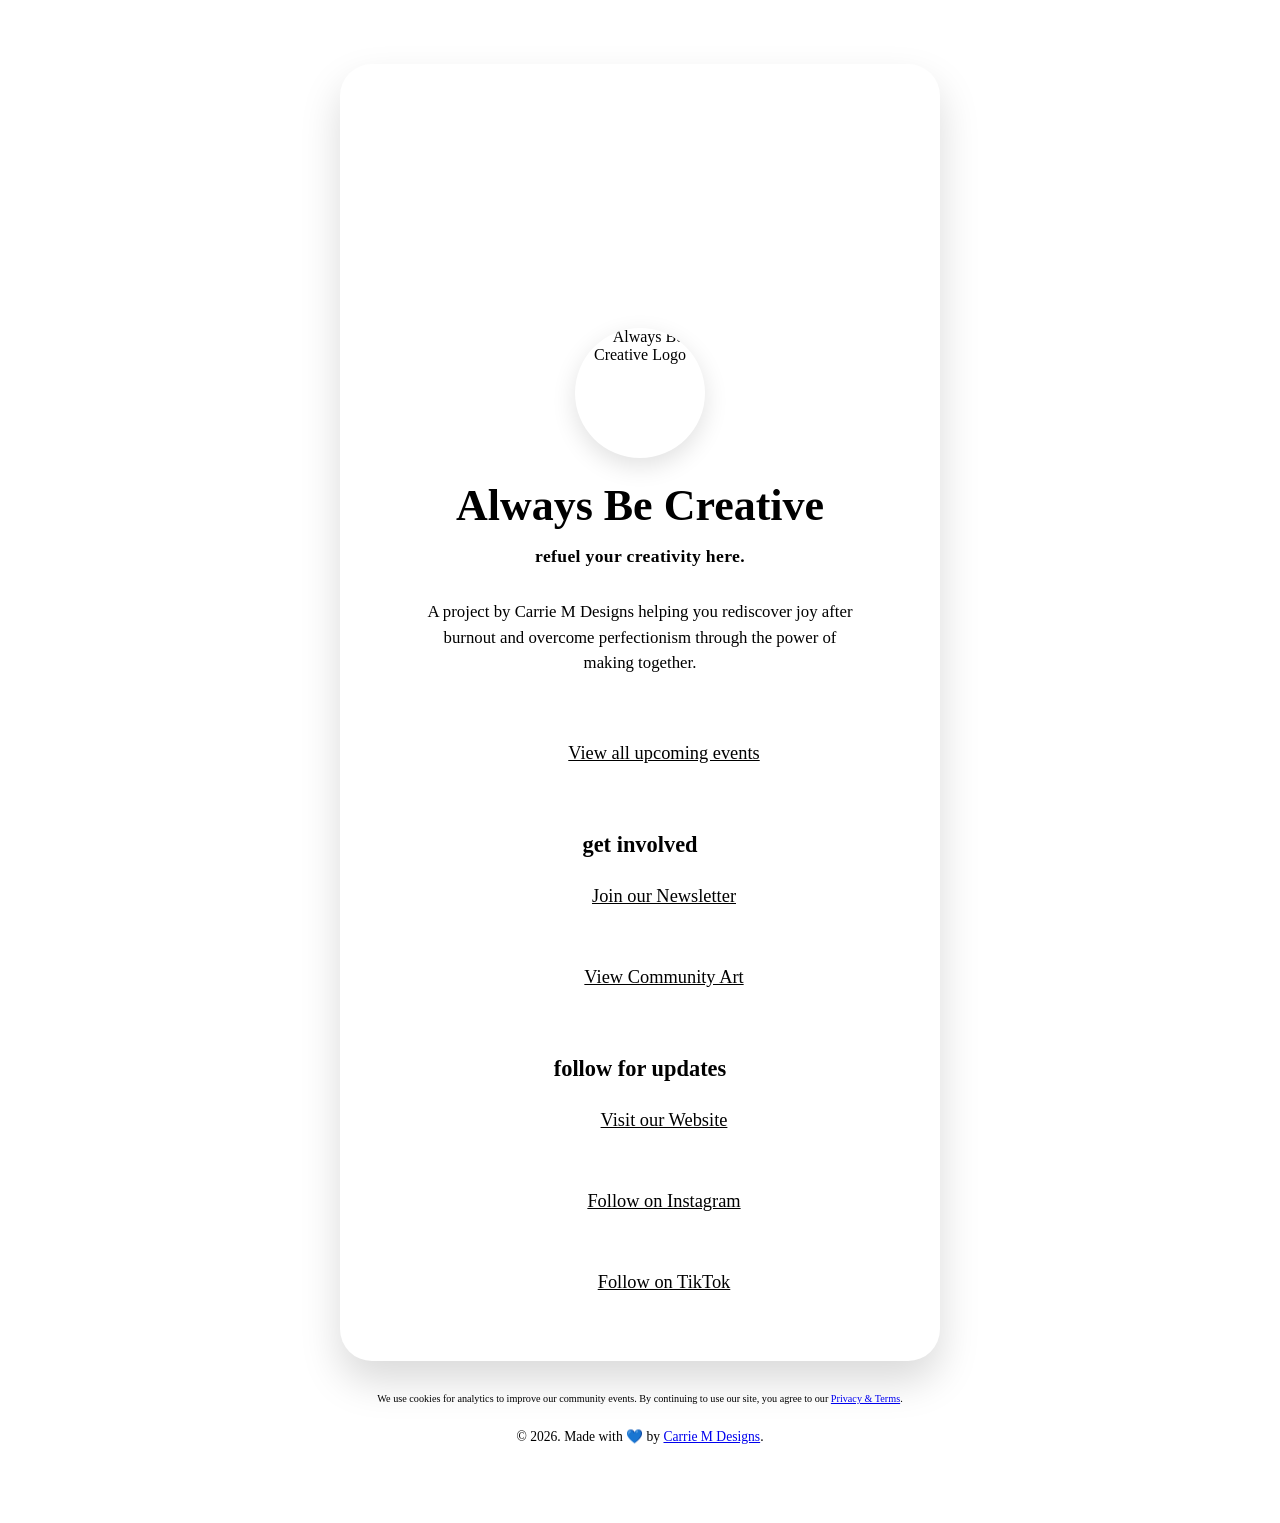
==== www/bio.html @ 63dbf4b7 "Remove past Jun 10 event link from bio page" ====
<!DOCTYPE html>
<html lang="en">
<head>
    <meta charset="UTF-8">
    <meta name="viewport" content="width=device-width, initial-scale=1.0">
    <title>Always Be Creative | Links</title>
    
    <!-- Google tag (gtag.js) -->
    <script async src="https://www.googletagmanager.com/gtag/js?id=G-F59K8P678P"></script>
    <script>
      window.dataLayer = window.dataLayer || [];
      function gtag(){dataLayer.push(arguments);}
      gtag('js', new Date());
      gtag('config', 'G-F59K8P678P');
    </script>

    <link rel="stylesheet" href="css/style.css">
    <link rel="icon" type="image/jpeg" href="img/logo-sm.jpg">
    
    <style>
        body {
            background-color: var(--lightAccent); /* Sky Blue Background */
            display: flex;
            justify-content: center;
            align-items: flex-start;
            min-height: 100vh;
            padding: 4rem 1rem;
            margin: 0;
        }

        .links-container {
            max-width: 600px;
            width: 100%;
            z-index: 1;
        }

        .floating-card {
            background-color: var(--darkAccent); /* Unified Yellow Card */
            border: 2px solid var(--black);
            border-radius: 32px;
            padding: 0;
            overflow: hidden;
            box-shadow: 0 20px 40px rgba(0,0,0,0.15);
            display: flex;
            flex-direction: column;
            align-items: center;
            text-align: center;
        }

        .card-content {
            padding: 0 2rem 3rem 2rem;
            display: flex;
            flex-direction: column;
            align-items: center;
            width: 100%;
        }

        /* Community Art Header */
        .art-header {
            width: 100%;
            height: 200px;
            position: relative;
            border-bottom: 2px solid var(--black);
        }

        .community-art-container {
            width: 100%;
            height: 100%;
            border: none;
        }

        .panning-scroll-slow {
            width: 100%;
            height: 100%;
            object-fit: cover;
            object-position: top;
            animation: pan-scroll 25s linear infinite alternate;
        }

        /* Profile Section */
        .profile-area {
            display: flex;
            flex-direction: column;
            align-items: center;
            gap: 1.5rem;
            margin-top: 4rem; /* Spacing from header to icon */
            margin-bottom: 3rem;
        }

        .profile-img-container {
            width: 130px;
            height: 130px;
            border-radius: 50%;
            overflow: hidden;
            border: 3px solid var(--black);
            background: var(--white);
            box-shadow: 0 8px 24px rgba(0,0,0,0.12);
        }

        .profile-img-container img {
            width: 100%;
            height: 100%;
            object-fit: cover;
        }

        .profile-name {
            font-family: var(--font-heading);
            font-size: 2.75rem;
            color: var(--black);
            margin: 0;
            line-height: 1.1;
        }

        .tagline {
            font-family: var(--font-ui);
            font-weight: 700;
            color: var(--accent);
            margin-top: -0.5rem;
            margin-bottom: 0.5rem;
            font-size: 1.1rem;
            letter-spacing: 0.02em;
            text-transform: lowercase;
        }

        .profile-bio {
            font-size: 1.05rem;
            line-height: 1.5;
            color: var(--black);
            max-width: 440px;
            margin: 0;
        }

        /* Internal Section Grouping */
        .link-group {
            width: 100%;
            display: flex;
            flex-direction: column;
            align-items: center;
            margin-top: 3rem;
        }

        .section-header {
            font-family: var(--font-heading);
            font-size: 1.4rem; /* Smaller as requested */
            color: var(--black);
            margin: 0 0 0.5rem 0;
            text-transform: lowercase;
        }

        .section-one-liner {
            font-size: 0.95rem;
            color: var(--black);
            opacity: 0.8;
            margin-bottom: 1.5rem;
            font-style: italic;
        }

        .links-list {
            width: 100%;
            display: flex;
            flex-direction: column;
            gap: 1.25rem;
        }

        .links-list .btn {
            width: 100%;
            padding: 1.25rem 1.5rem;
            font-size: 1.15rem;
            display: flex;
            justify-content: center;
            align-items: center;
            background-color: var(--white);
            color: var(--black);
            border-radius: 16px;
            border: 2px solid var(--black);
            transition: all 0.3s cubic-bezier(0.175, 0.885, 0.32, 1.275);
        }

        .links-list .btn:hover {
            background-color: var(--accent); /* Pink hover */
            color: var(--white);
            border-color: var(--accent);
            transform: translateY(-4px);
        }

        .links-list .btn-primary {
            background-color: var(--black); /* Purple primary */
            color: var(--white);
            border-color: var(--black);
        }

        .links-list .btn-primary:hover {
            background-color: var(--accent);
            border-color: var(--accent);
        }

        /* Footer elements */
        .footer-wavy {
            margin-top: 4rem;
            width: 100%;
            max-width: 240px;
        }

        footer {
            font-size: 0.9rem;
            opacity: 0.8;
            color: var(--black);
            margin-top: 1rem;
        }

        /* Mobile adjustments */
        @media (max-width: 767px) {
            body {
                padding: 1.5rem 0.75rem;
            }
            .profile-name {
                font-size: 2.25rem;
            }
            .art-header {
                height: 160px;
            }
            .profile-area {
                margin-top: 3.5rem;
                margin-bottom: 2.5rem;
            }
            .card-content {
                padding: 0 1.25rem 2.5rem 1.25rem;
            }
            .section-header {
                font-size: 1.25rem;
            }
            .link-group {
                margin-top: 2.5rem;
            }
        }
    </style>
</head>
<body>

    <div class="links-container">
        <div class="floating-card">
            <!-- Community Art Header -->
            <div class="art-header">
                <div class="community-art-container">
                    <img src="img/community_art.png" 
                         srcset="img/community_art_xs.png 391w, img/community_art_sm.png 782w, img/community_art.png 1564w"
                         sizes="(max-width: 767px) 100vw, 600px"
                         alt="Community Art" class="panning-scroll-slow">
                </div>
            </div>

            <div class="card-content">
                <!-- Profile Area -->
                <div class="profile-area">
                    <div class="profile-img-container">
                        <img src="img/logo-sm.jpg" alt="Always Be Creative Logo">
                    </div>
                    <h1 class="profile-name">Always Be Creative</h1>
                    <p class="tagline">Refuel your creativity here.</p>
                    <p class="profile-bio">
                        A project by Carrie M Designs helping you rediscover joy after burnout and overcome perfectionism through the power of making together.
                    </p>
                </div>

                <!-- Priority Section -->
                <div class="links-list">
                    <a href="https://www.showpass.com/w/tickets/events/list/18265/" target="_blank" class="btn btn-primary">
                        View all upcoming events
                    </a>
                </div>

                <!-- GET INVOLVED Internal Group -->
                <div class="link-group">
                    <h3 class="section-header">get involved</h3>
                    <div class="links-list">
                        <a href="https://www.alwaysbecreative.ca/#newsletter?utm_source=bio&utm_medium=links&utm_campaign=profile" target="_blank" class="btn btn-outline">
                            Join our Newsletter
                        </a>
                        <a href="https://padlet.com/carrieonmaking/always-be-creative-club-collages-9wja181bew919gja?utm_source=bio&utm_medium=links&utm_campaign=profile" target="_blank" class="btn btn-outline">
                            View Community Art
                        </a>
                    </div>
                </div>

                <!-- FOLLOW FOR UPDATES Internal Group -->
                <div class="link-group">
                    <h3 class="section-header">follow for updates</h3>
                    <div class="links-list">
                        <a href="https://www.alwaysbecreative.ca/?utm_source=bio&utm_medium=links&utm_campaign=profile" target="_blank" class="btn btn-outline">
                            Visit our Website
                        </a>
                        <a href="https://www.instagram.com/alwaysbecreative.club/?utm_source=bio&utm_medium=links&utm_campaign=profile" target="_blank" class="btn btn-outline">
                            Follow on Instagram
                        </a>
                        <a href="https://www.tiktok.com/@alwaysbecreative.club/?utm_source=bio&utm_medium=links&utm_campaign=profile" target="_blank" class="btn btn-outline">
                            Follow on TikTok
                        </a>
                    </div>
                </div>

            </div>
        </div>

        <div class="footer-area" style="margin-top: 2rem; width: 100%;">
            <div class="footer-wavy" style="margin: 0 auto;">
                <div class="wavy-divider"></div>
            </div>

            <div class="footer-info small-text" style="text-align: center; font-size: 0.85rem; margin-top: 2rem;">
                <p class="cookie-notice" style="font-size: 0.75em; margin-top: 1.5rem;">We use cookies for analytics to improve our community events. By continuing to use our site, you agree to our <a href="privacy-terms.html" style="text-decoration: underline;">Privacy & Terms</a>.</p>
                <p style="margin-top: 1.5rem;">© 2026. Made with 💙 by <a href="https://carriemdesigns.com/?utm_source=bio&utm_medium=links&utm_campaign=profile" target="_blank" style="text-decoration: underline;">Carrie M Designs</a>.</p>
            </div>
        </div>
    </div>

</body>
</html>
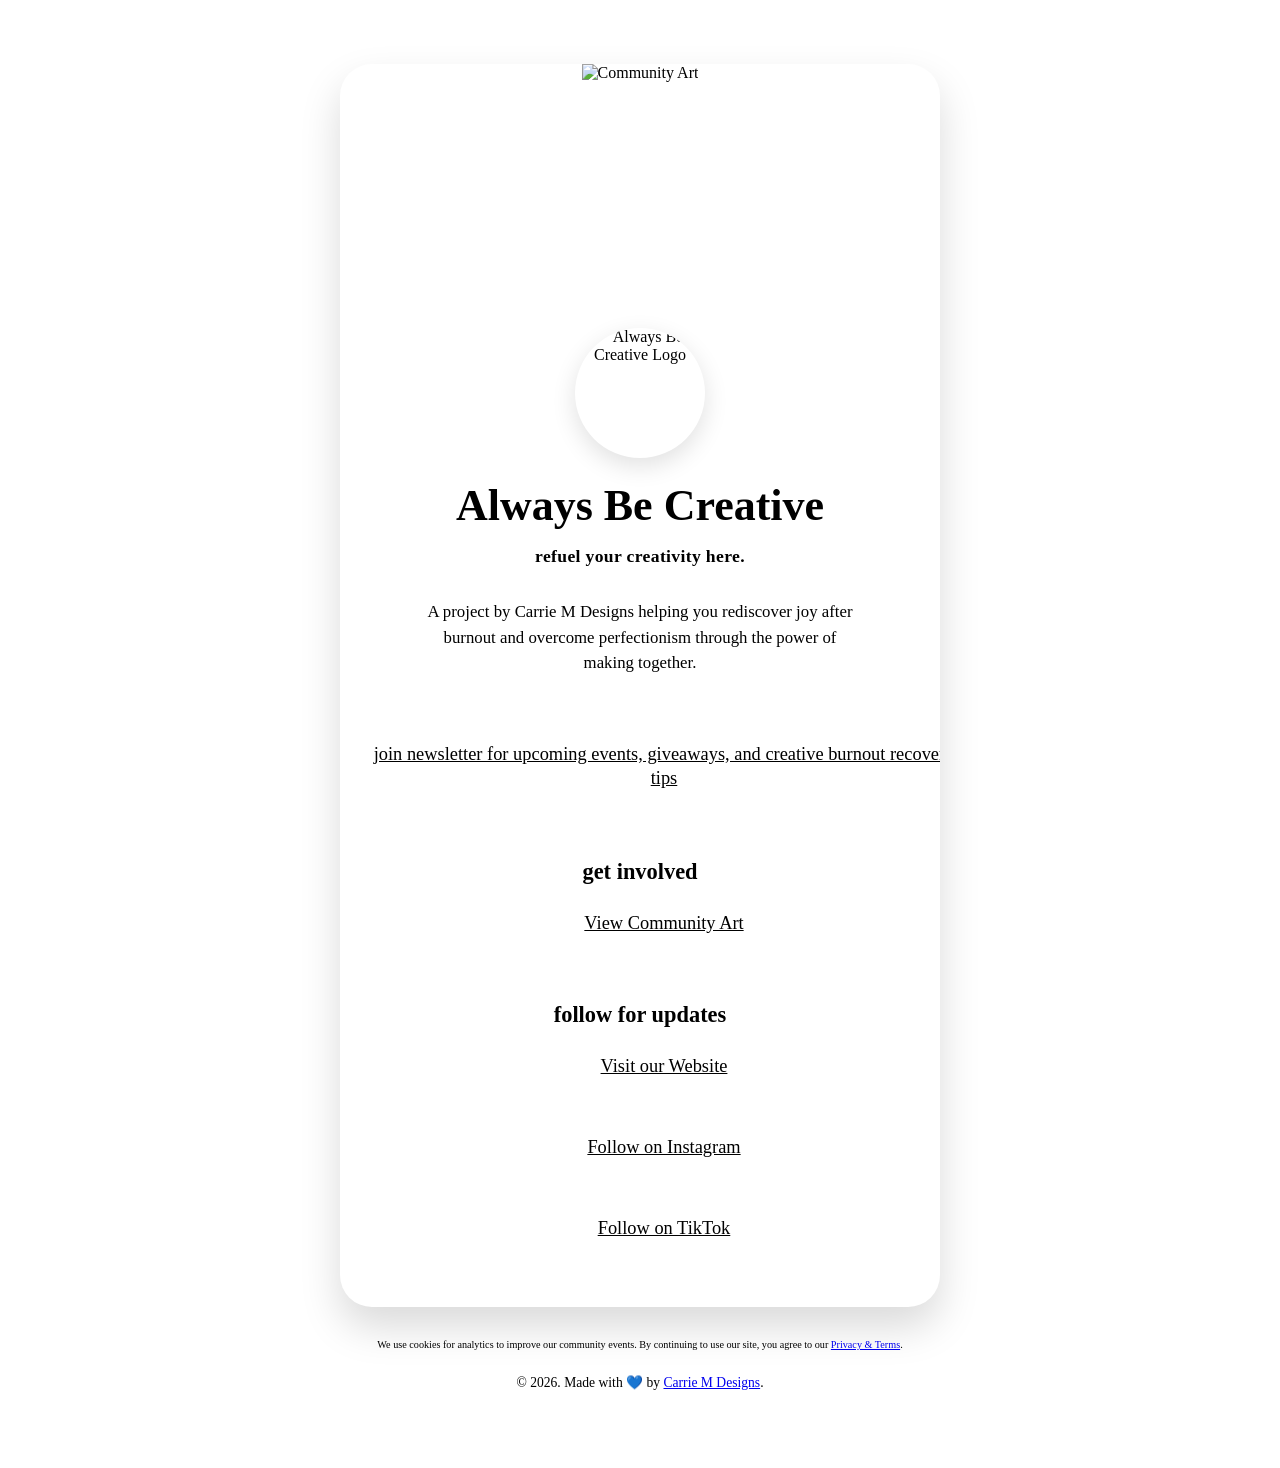
==== commit f3c4c03b: "Update bio page CTA button text to newsletter prompt and remove duplicate button" ====
--- a/www/bio.html
+++ b/www/bio.html
@@ -264,8 +264,8 @@
 
                 <!-- Priority Section -->
                 <div class="links-list">
-                    <a href="https://www.showpass.com/w/tickets/events/list/18265/" target="_blank" class="btn btn-primary">
-                        View all upcoming events
+                    <a href="https://www.alwaysbecreative.ca/#newsletter?utm_source=bio&utm_medium=links&utm_campaign=profile" target="_blank" class="btn btn-primary" style="text-align: center; line-height: 1.3;">
+                        join newsletter for upcoming events, giveaways, and creative burnout recovery tips
                     </a>
                 </div>
 
@@ -273,9 +273,6 @@
                 <div class="link-group">
                     <h3 class="section-header">get involved</h3>
                     <div class="links-list">
-                        <a href="https://www.alwaysbecreative.ca/#newsletter?utm_source=bio&utm_medium=links&utm_campaign=profile" target="_blank" class="btn btn-outline">
-                            Join our Newsletter
-                        </a>
                         <a href="https://padlet.com/carrieonmaking/always-be-creative-club-collages-9wja181bew919gja?utm_source=bio&utm_medium=links&utm_campaign=profile" target="_blank" class="btn btn-outline">
                             View Community Art
                         </a>
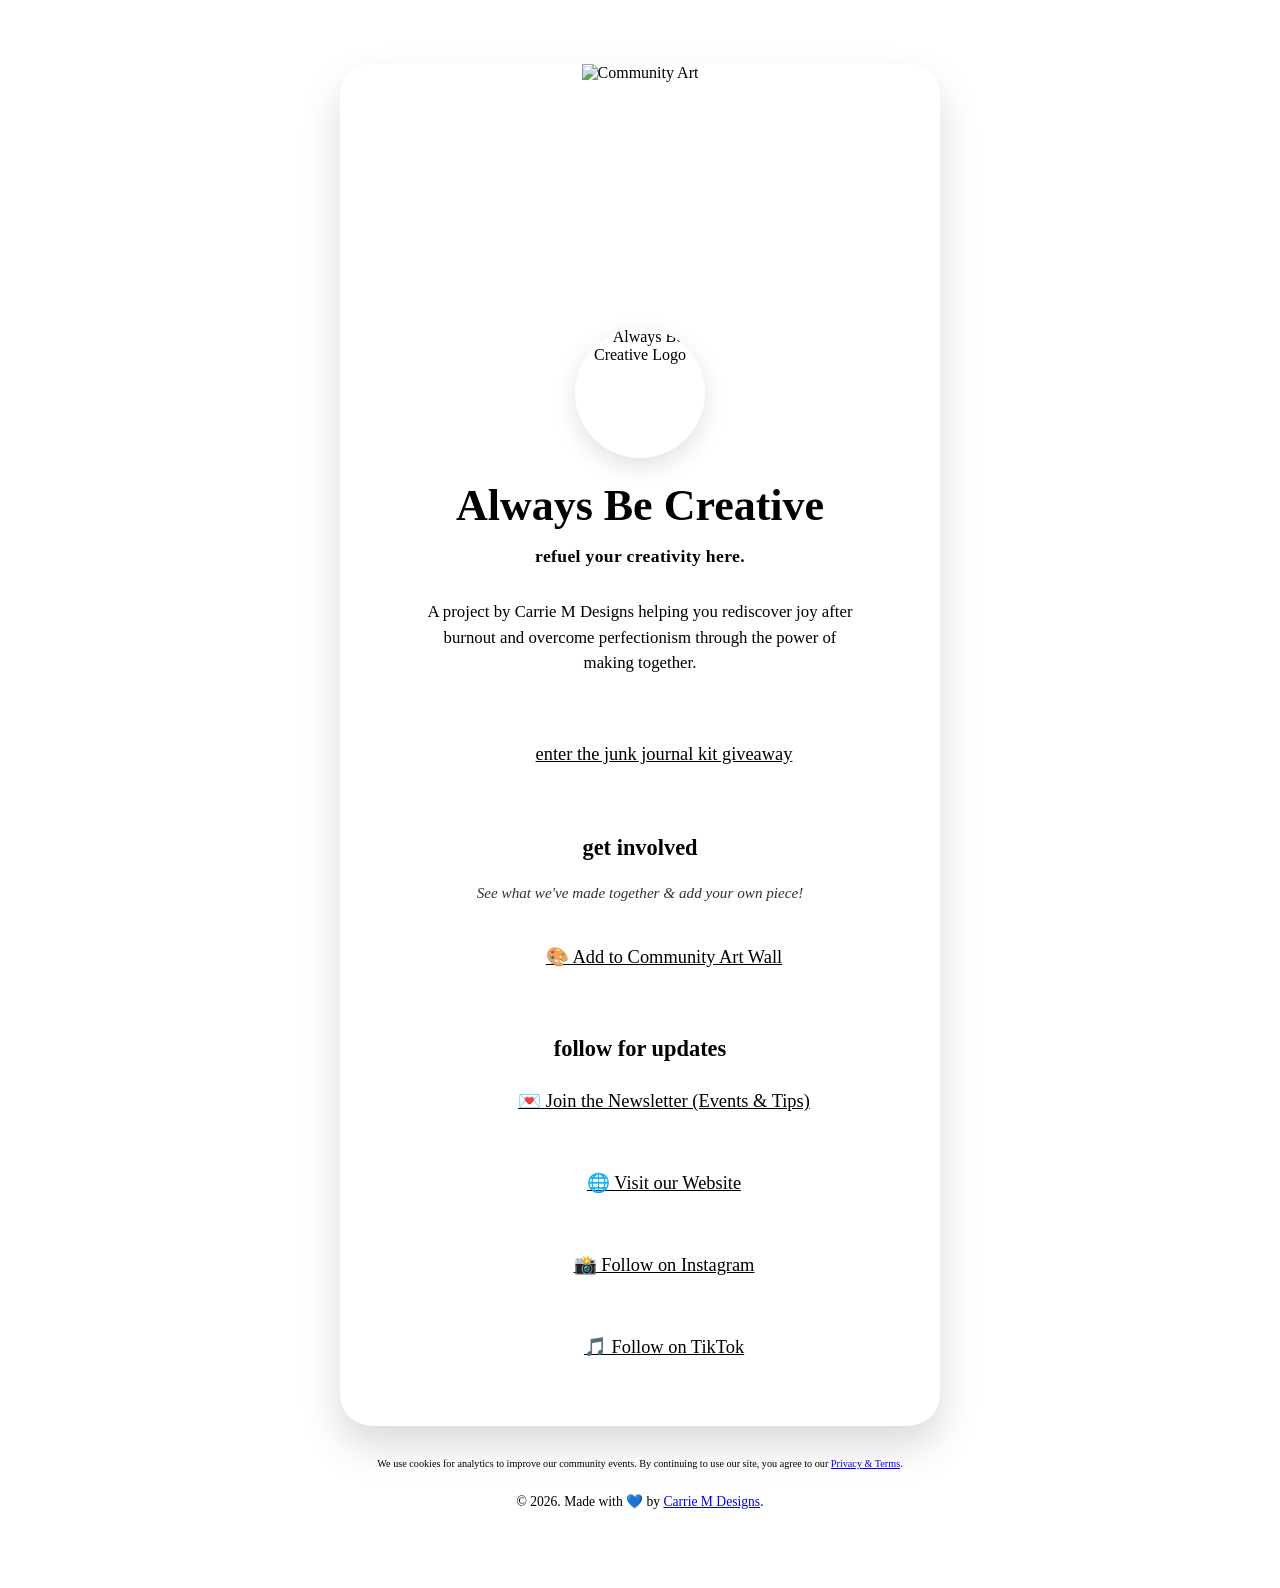
==== commit c415e6fe: "Update bio page giveaway CTA and contest rules in terms" ====
--- a/www/bio.html
+++ b/www/bio.html
@@ -264,17 +264,18 @@
 
                 <!-- Priority Section -->
                 <div class="links-list">
-                    <a href="https://www.alwaysbecreative.ca/#newsletter?utm_source=bio&utm_medium=links&utm_campaign=profile" target="_blank" class="btn btn-primary" style="text-align: center; line-height: 1.3;">
-                        join newsletter for upcoming events, giveaways, and creative burnout recovery tips
+                    <a href="https://tally.so/r/J9QLvK?aff=alwaysbecreativeclubnewsletter" target="_blank" class="btn btn-primary" style="text-align: center; line-height: 1.3;">
+                        enter the junk journal kit giveaway
                     </a>
                 </div>
 
                 <!-- GET INVOLVED Internal Group -->
                 <div class="link-group">
                     <h3 class="section-header">get involved</h3>
+                    <p class="section-one-liner">See what we've made together & add your own piece!</p>
                     <div class="links-list">
                         <a href="https://padlet.com/carrieonmaking/always-be-creative-club-collages-9wja181bew919gja?utm_source=bio&utm_medium=links&utm_campaign=profile" target="_blank" class="btn btn-outline">
-                            View Community Art
+                            🎨 Add to Community Art Wall
                         </a>
                     </div>
                 </div>
@@ -283,14 +284,17 @@
                 <div class="link-group">
                     <h3 class="section-header">follow for updates</h3>
                     <div class="links-list">
+                        <a href="https://www.alwaysbecreative.ca/#newsletter?utm_source=bio&utm_medium=links&utm_campaign=profile" target="_blank" class="btn btn-outline">
+                            💌 Join the Newsletter (Events & Tips)
+                        </a>
                         <a href="https://www.alwaysbecreative.ca/?utm_source=bio&utm_medium=links&utm_campaign=profile" target="_blank" class="btn btn-outline">
-                            Visit our Website
+                            🌐 Visit our Website
                         </a>
                         <a href="https://www.instagram.com/alwaysbecreative.club/?utm_source=bio&utm_medium=links&utm_campaign=profile" target="_blank" class="btn btn-outline">
-                            Follow on Instagram
+                            📸 Follow on Instagram
                         </a>
                         <a href="https://www.tiktok.com/@alwaysbecreative.club/?utm_source=bio&utm_medium=links&utm_campaign=profile" target="_blank" class="btn btn-outline">
-                            Follow on TikTok
+                            🎵 Follow on TikTok
                         </a>
                     </div>
                 </div>
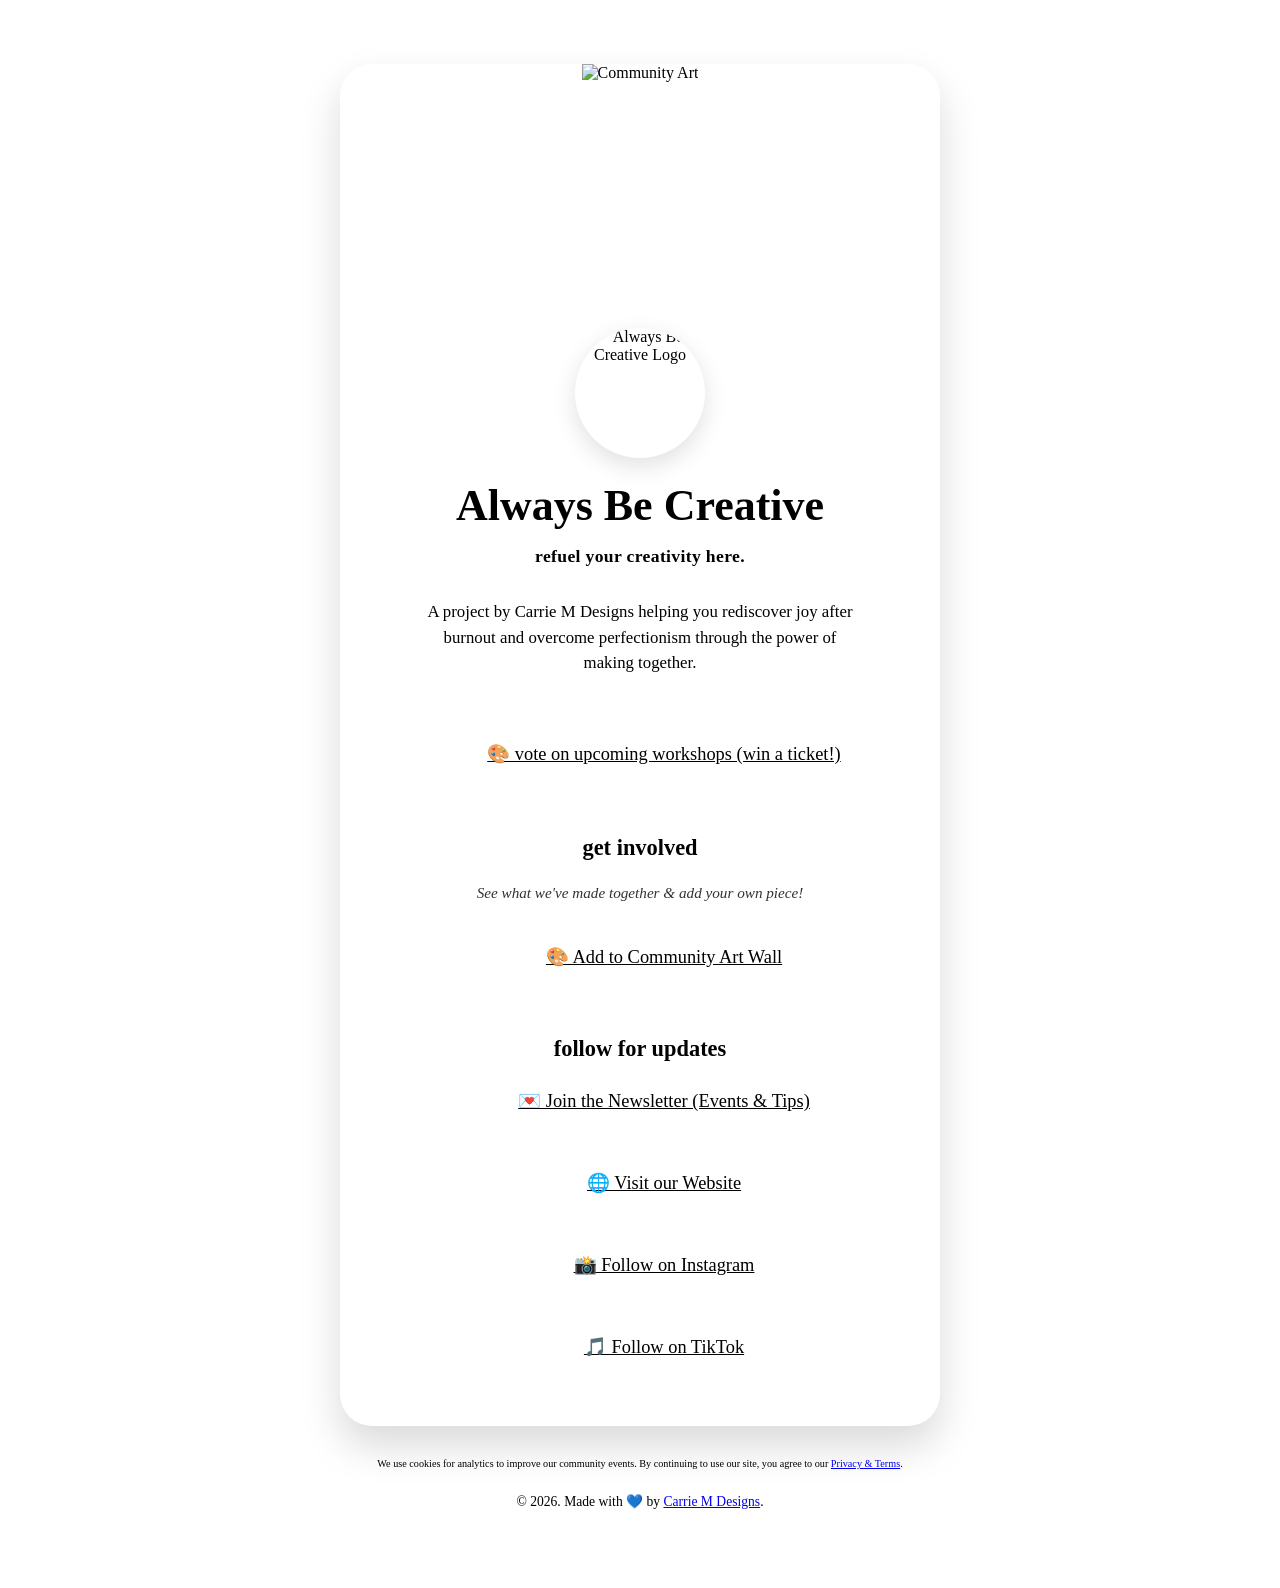
==== commit 1514f5cf: "Update bio page primary link to new community workshop survey" ====
--- a/www/bio.html
+++ b/www/bio.html
@@ -264,8 +264,8 @@
 
                 <!-- Priority Section -->
                 <div class="links-list">
-                    <a href="https://tally.so/r/J9QLvK?aff=alwaysbecreativeclubnewsletter" target="_blank" class="btn btn-primary" style="text-align: center; line-height: 1.3;">
-                        enter the junk journal kit giveaway
+                    <a href="https://tally.so/r/kdMlYo?aff=alwaysbecreativeclubbio" target="_blank" class="btn btn-primary" style="text-align: center; line-height: 1.3;">
+                        🎨 vote on upcoming workshops (win a ticket!)
                     </a>
                 </div>
 
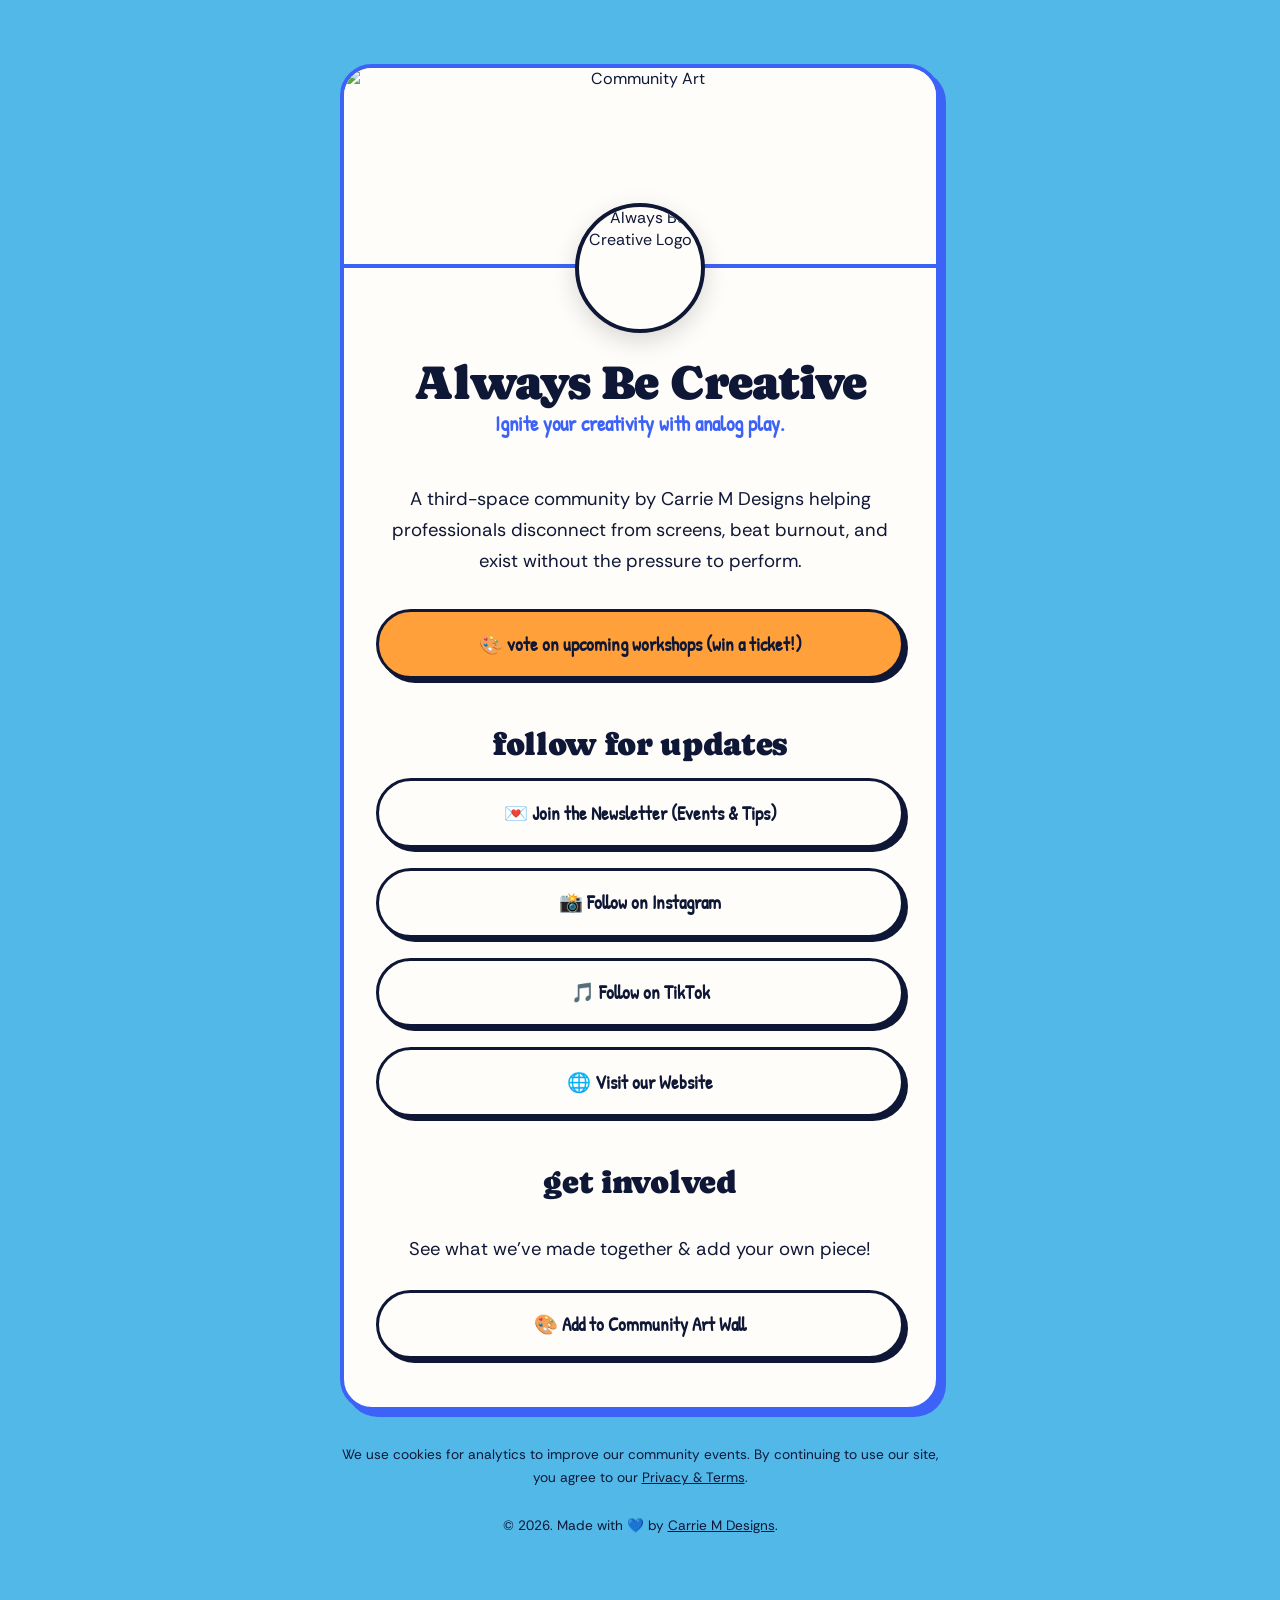
==== commit 012f6589: "Update website design, styles, and assets" ====
--- a/www/bio.html
+++ b/www/bio.html
@@ -4,7 +4,6 @@
     <meta charset="UTF-8">
     <meta name="viewport" content="width=device-width, initial-scale=1.0">
     <title>Always Be Creative | Links</title>
-    
     <!-- Google tag (gtag.js) -->
     <script async src="https://www.googletagmanager.com/gtag/js?id=G-F59K8P678P"></script>
     <script>
@@ -13,232 +12,14 @@
       gtag('js', new Date());
       gtag('config', 'G-F59K8P678P');
     </script>
-
     <link rel="stylesheet" href="css/style.css">
     <link rel="icon" type="image/jpeg" href="img/logo-sm.jpg">
-    
-    <style>
-        body {
-            background-color: var(--lightAccent); /* Sky Blue Background */
-            display: flex;
-            justify-content: center;
-            align-items: flex-start;
-            min-height: 100vh;
-            padding: 4rem 1rem;
-            margin: 0;
-        }
-
-        .links-container {
-            max-width: 600px;
-            width: 100%;
-            z-index: 1;
-        }
-
-        .floating-card {
-            background-color: var(--darkAccent); /* Unified Yellow Card */
-            border: 2px solid var(--black);
-            border-radius: 32px;
-            padding: 0;
-            overflow: hidden;
-            box-shadow: 0 20px 40px rgba(0,0,0,0.15);
-            display: flex;
-            flex-direction: column;
-            align-items: center;
-            text-align: center;
-        }
-
-        .card-content {
-            padding: 0 2rem 3rem 2rem;
-            display: flex;
-            flex-direction: column;
-            align-items: center;
-            width: 100%;
-        }
-
-        /* Community Art Header */
-        .art-header {
-            width: 100%;
-            height: 200px;
-            position: relative;
-            border-bottom: 2px solid var(--black);
-        }
-
-        .community-art-container {
-            width: 100%;
-            height: 100%;
-            border: none;
-        }
-
-        .panning-scroll-slow {
-            width: 100%;
-            height: 100%;
-            object-fit: cover;
-            object-position: top;
-            animation: pan-scroll 25s linear infinite alternate;
-        }
-
-        /* Profile Section */
-        .profile-area {
-            display: flex;
-            flex-direction: column;
-            align-items: center;
-            gap: 1.5rem;
-            margin-top: 4rem; /* Spacing from header to icon */
-            margin-bottom: 3rem;
-        }
-
-        .profile-img-container {
-            width: 130px;
-            height: 130px;
-            border-radius: 50%;
-            overflow: hidden;
-            border: 3px solid var(--black);
-            background: var(--white);
-            box-shadow: 0 8px 24px rgba(0,0,0,0.12);
-        }
-
-        .profile-img-container img {
-            width: 100%;
-            height: 100%;
-            object-fit: cover;
-        }
-
-        .profile-name {
-            font-family: var(--font-heading);
-            font-size: 2.75rem;
-            color: var(--black);
-            margin: 0;
-            line-height: 1.1;
-        }
-
-        .tagline {
-            font-family: var(--font-ui);
-            font-weight: 700;
-            color: var(--accent);
-            margin-top: -0.5rem;
-            margin-bottom: 0.5rem;
-            font-size: 1.1rem;
-            letter-spacing: 0.02em;
-            text-transform: lowercase;
-        }
-
-        .profile-bio {
-            font-size: 1.05rem;
-            line-height: 1.5;
-            color: var(--black);
-            max-width: 440px;
-            margin: 0;
-        }
-
-        /* Internal Section Grouping */
-        .link-group {
-            width: 100%;
-            display: flex;
-            flex-direction: column;
-            align-items: center;
-            margin-top: 3rem;
-        }
-
-        .section-header {
-            font-family: var(--font-heading);
-            font-size: 1.4rem; /* Smaller as requested */
-            color: var(--black);
-            margin: 0 0 0.5rem 0;
-            text-transform: lowercase;
-        }
-
-        .section-one-liner {
-            font-size: 0.95rem;
-            color: var(--black);
-            opacity: 0.8;
-            margin-bottom: 1.5rem;
-            font-style: italic;
-        }
-
-        .links-list {
-            width: 100%;
-            display: flex;
-            flex-direction: column;
-            gap: 1.25rem;
-        }
-
-        .links-list .btn {
-            width: 100%;
-            padding: 1.25rem 1.5rem;
-            font-size: 1.15rem;
-            display: flex;
-            justify-content: center;
-            align-items: center;
-            background-color: var(--white);
-            color: var(--black);
-            border-radius: 16px;
-            border: 2px solid var(--black);
-            transition: all 0.3s cubic-bezier(0.175, 0.885, 0.32, 1.275);
-        }
-
-        .links-list .btn:hover {
-            background-color: var(--accent); /* Pink hover */
-            color: var(--white);
-            border-color: var(--accent);
-            transform: translateY(-4px);
-        }
-
-        .links-list .btn-primary {
-            background-color: var(--black); /* Purple primary */
-            color: var(--white);
-            border-color: var(--black);
-        }
-
-        .links-list .btn-primary:hover {
-            background-color: var(--accent);
-            border-color: var(--accent);
-        }
-
-        /* Footer elements */
-        .footer-wavy {
-            margin-top: 4rem;
-            width: 100%;
-            max-width: 240px;
-        }
-
-        footer {
-            font-size: 0.9rem;
-            opacity: 0.8;
-            color: var(--black);
-            margin-top: 1rem;
-        }
-
-        /* Mobile adjustments */
-        @media (max-width: 767px) {
-            body {
-                padding: 1.5rem 0.75rem;
-            }
-            .profile-name {
-                font-size: 2.25rem;
-            }
-            .art-header {
-                height: 160px;
-            }
-            .profile-area {
-                margin-top: 3.5rem;
-                margin-bottom: 2.5rem;
-            }
-            .card-content {
-                padding: 0 1.25rem 2.5rem 1.25rem;
-            }
-            .section-header {
-                font-size: 1.25rem;
-            }
-            .link-group {
-                margin-top: 2.5rem;
-            }
-        }
-    </style>
 </head>
-<body>
+<body class="bio-page">
 
     <div class="links-container">
         <div class="floating-card">
+            
             <!-- Community Art Header -->
             <div class="art-header">
                 <div class="community-art-container">
@@ -256,45 +37,44 @@
                         <img src="img/logo-sm.jpg" alt="Always Be Creative Logo">
                     </div>
                     <h1 class="profile-name">Always Be Creative</h1>
-                    <p class="tagline">Refuel your creativity here.</p>
-                    <p class="profile-bio">
-                        A project by Carrie M Designs helping you rediscover joy after burnout and overcome perfectionism through the power of making together.
+                    <p class="tagline">Ignite your creativity with analog play.</p>
+                    <p class="profile-bio" style="margin-bottom: 2rem;">
+                        A third-space community by Carrie M Designs helping professionals disconnect from screens, beat burnout, and exist without the pressure to perform.
                     </p>
+                    <div class="links-list">
+                        <a href="https://tally.so/r/kdMlYo?aff=alwaysbecreativeclubbio" target="_blank" class="btn">
+                            🎨 vote on upcoming workshops (win a ticket!)
+                        </a>
+                    </div>
                 </div>
 
-                <!-- Priority Section -->
-                <div class="links-list">
-                    <a href="https://tally.so/r/kdMlYo?aff=alwaysbecreativeclubbio" target="_blank" class="btn btn-primary" style="text-align: center; line-height: 1.3;">
-                        🎨 vote on upcoming workshops (win a ticket!)
-                    </a>
+
+                <!-- FOLLOW FOR UPDATES -->
+                <div class="link-group">
+                    <h3 class="section-header">follow for updates</h3>
+                    <div class="links-list">
+                        <a href="https://www.alwaysbecreative.ca/#newsletter" target="_blank" class="btn btn-outline">
+                            💌 Join the Newsletter (Events & Tips)
+                        </a>
+                        <a href="https://www.instagram.com/alwaysbecreative.club/?utm_source=bio&utm_medium=links&utm_campaign=profile" target="_blank" class="btn btn-outline">
+                            📸 Follow on Instagram
+                        </a>
+                        <a href="https://www.tiktok.com/@alwaysbecreative.club/?utm_source=bio&utm_medium=links&utm_campaign=profile" target="_blank" class="btn btn-outline">
+                            🎵 Follow on TikTok
+                        </a>
+                        <a href="https://www.alwaysbecreative.ca" target="_blank" class="btn btn-outline">
+                            🌐 Visit our Website
+                        </a>
+                    </div>
                 </div>
 
-                <!-- GET INVOLVED Internal Group -->
+                 <!-- GET INVOLVED -->
                 <div class="link-group">
                     <h3 class="section-header">get involved</h3>
                     <p class="section-one-liner">See what we've made together & add your own piece!</p>
                     <div class="links-list">
                         <a href="https://padlet.com/carrieonmaking/always-be-creative-club-collages-9wja181bew919gja?utm_source=bio&utm_medium=links&utm_campaign=profile" target="_blank" class="btn btn-outline">
                             🎨 Add to Community Art Wall
-                        </a>
-                    </div>
-                </div>
-
-                <!-- FOLLOW FOR UPDATES Internal Group -->
-                <div class="link-group">
-                    <h3 class="section-header">follow for updates</h3>
-                    <div class="links-list">
-                        <a href="https://www.alwaysbecreative.ca/#newsletter?utm_source=bio&utm_medium=links&utm_campaign=profile" target="_blank" class="btn btn-outline">
-                            💌 Join the Newsletter (Events & Tips)
-                        </a>
-                        <a href="https://www.alwaysbecreative.ca/?utm_source=bio&utm_medium=links&utm_campaign=profile" target="_blank" class="btn btn-outline">
-                            🌐 Visit our Website
-                        </a>
-                        <a href="https://www.instagram.com/alwaysbecreative.club/?utm_source=bio&utm_medium=links&utm_campaign=profile" target="_blank" class="btn btn-outline">
-                            📸 Follow on Instagram
-                        </a>
-                        <a href="https://www.tiktok.com/@alwaysbecreative.club/?utm_source=bio&utm_medium=links&utm_campaign=profile" target="_blank" class="btn btn-outline">
-                            🎵 Follow on TikTok
                         </a>
                     </div>
                 </div>
@@ -308,11 +88,10 @@
             </div>
 
             <div class="footer-info small-text" style="text-align: center; font-size: 0.85rem; margin-top: 2rem;">
-                <p class="cookie-notice" style="font-size: 0.75em; margin-top: 1.5rem;">We use cookies for analytics to improve our community events. By continuing to use our site, you agree to our <a href="privacy-terms.html" style="text-decoration: underline;">Privacy & Terms</a>.</p>
-                <p style="margin-top: 1.5rem;">© 2026. Made with 💙 by <a href="https://carriemdesigns.com/?utm_source=bio&utm_medium=links&utm_campaign=profile" target="_blank" style="text-decoration: underline;">Carrie M Designs</a>.</p>
+                <p class="cookie-notice small-text">We use cookies for analytics to improve our community events. By continuing to use our site, you agree to our <a href="privacy-terms.html" style="text-decoration: underline;">Privacy & Terms</a>.</p>
+                <p class="small-text">© 2026. Made with 💙 by <a href="https://carriemdesigns.com/?utm_source=bio&utm_medium=links&utm_campaign=profile" target="_blank" style="text-decoration: underline;">Carrie M Designs</a>.</p>
             </div>
         </div>
     </div>
-
 </body>
-</html>
+</html>
--- a/www/css/style.css
+++ b/www/css/style.css
@@ -0,0 +1,584 @@
+@import url('https://fonts.googleapis.com/css2?family=Caprasimo&family=Patrick+Hand&family=Rethink+Sans:ital,wght@0,400..800;1,400..800&display=swap');
+
+:root {
+  /* Color Scheme */
+  --text-main: #0F1736;
+  --primary-blue: #3D62F7;
+  --secondary-red: #F45031;
+  --tertiary-light-blue: #51B8E8;
+  --accent-green: #76DE86;
+  --accent-yellow: #FFD44D;
+  --accent-orange: #FFA03B;
+  --white: #FFFDF9;
+
+  /* Typography */
+  --font-heading: 'Caprasimo', serif;
+  --font-body: 'Rethink Sans', sans-serif;
+  --font-ui: 'Patrick Hand', cursive;
+
+  /* Grid */
+  --grid-gutter: 11px;
+  --cell-max-width: 62.5px; 
+}
+
+html {
+  scroll-behavior: smooth;
+}
+
+* {
+  box-sizing: border-box;
+}
+
+body {
+  margin: 0;
+  background-color: var(--white);
+  color: var(--text-main);
+  font-family: var(--font-body);
+  line-height: 1.4;
+  -webkit-font-smoothing: antialiased;
+}
+
+/* ==========================================================================
+   Global Typography Normalization
+   ========================================================================== */
+h1, h2, h3, h4 {
+  font-family: var(--font-heading);
+  margin: 0;
+  font-weight: normal;
+  color: var(--text-main);
+  line-height: 1.1;
+  letter-spacing: -0.01em;
+}
+
+h1, .hero-title, .profile-name {
+  font-size: 4rem;
+  letter-spacing: -0.02em;
+}
+
+h2, .about-title, .section-title {
+  font-size: 3rem;
+  margin-bottom: 1.5rem;
+}
+
+h3, .section-header, .newsletter-title {
+  font-size: 2rem;
+  margin-bottom: 1rem;
+}
+
+p, li {
+  font-size: 1.15rem;
+  line-height: 1.7;
+  margin-bottom: 1.5rem;
+}
+
+.small-text {
+  font-size: 0.85rem;
+}
+
+a {
+  color: inherit;
+  text-decoration: none;
+}
+
+/* Header */
+header {
+  padding: 1.5rem 2rem;
+  display: flex;
+  justify-content: space-between;
+  align-items: center;
+  position: absolute;
+  top: 0;
+  left: 0;
+  right: 0;
+  background: transparent;
+  z-index: 100;
+}
+
+.logo img {
+  height: 40px;
+}
+
+nav ul {
+  list-style: none;
+  display: flex;
+  gap: 1.5rem;
+  margin: 0;
+  padding: 0;
+  font-family: var(--font-body);
+  font-size: 1rem;
+  font-weight: 600;
+}
+
+/* Grid System */
+.grid-container {
+  display: grid;
+  grid-template-columns: minmax(var(--grid-gutter), 1fr) repeat(24, minmax(0, var(--cell-max-width))) minmax(var(--grid-gutter), 1fr);
+  column-gap: var(--grid-gutter);
+  row-gap: var(--grid-gutter);
+  max-width: 1600px;
+  margin: 0 auto;
+}
+
+/* Sections */
+.section {
+  padding: 7rem 0;
+  position: relative;
+  overflow: hidden; 
+}
+
+/* Updated Background Colors */
+.bg-hero { background-color: var(--tertiary-light-blue); color: var(--text-main); }
+.bg-yellow { background-color: var(--accent-yellow); color: var(--text-main); }
+.bg-about { background-color: var(--accent-green); color: var(--text-main); }
+.bg-newsletter { background-color: var(--primary-blue); color: var(--white); }
+
+/* Ensure text on dark backgrounds is legible */
+.bg-newsletter h1, .bg-newsletter h2, .bg-newsletter h3, .bg-newsletter p {
+  color: var(--white);
+}
+
+/* Ripped Edge Section Divider (Orange) */
+.ripped-divider-orange {
+  width: 100%;
+  height: 60px;
+  background-image: url('../img/orange-rip-bg.jpg');
+  background-size: cover;
+  background-position: center;
+  margin-top: -30px;
+  position: relative;
+  z-index: 10;
+}
+
+/* ==========================================================================
+   Floating Elements (Scribbles)
+   ========================================================================== */
+.floating-element {
+  position: absolute;
+  z-index: 2;
+  pointer-events: none;
+}
+.scribble-top-right {
+  top: -40px;
+  right: -50px;
+  width: 375px; 
+  transform: rotate(15deg);
+}
+.scribble-bottom-left {
+  bottom: -60px;
+  left: -40px;
+  width: 300px; 
+  transform: rotate(-10deg);
+}
+.scribble-mid-right {
+  top: 40%;
+  right: -80px;
+  width: 270px;
+  transform: rotate(75deg);
+}
+
+/* Hero Section */
+.hero-content {
+  grid-column: 2 / span 11;
+  display: flex;
+  flex-direction: column;
+  justify-content: center;
+  z-index: 3;
+}
+
+.hero-description {
+  max-width: 520px;
+}
+
+.hero-video {
+  grid-column: 14 / span 12;
+  display: flex;
+  align-items: center;
+  z-index: 3;
+}
+
+/* Scrapbook Image Containers */
+.dashed-border-container {
+  padding: 1rem;
+  background-image: url('../img/dashed-border.png');
+  background-size: 100% 100%;
+  background-repeat: no-repeat;
+  width: 100%;
+}
+
+.stamp-box {
+  background-color: var(--white);
+  padding: 4rem;
+  border: 4px solid var(--text-main);
+  box-shadow: 8px 8px 0px var(--text-main);
+  border-radius: 16px;
+  position: relative;
+  z-index: 1;
+}
+
+
+.hero-image-container {
+  width: 100%;
+  aspect-ratio: 4 / 3;
+  display: flex;
+  align-items: center;
+  justify-content: center;
+  overflow: hidden;
+  /*border: 3px solid var(--text-main);*/
+}
+
+.panning-image {
+  width: 100%;
+  height: 100%;
+  object-fit: contain;
+}
+
+/* Buttons */
+.btn {
+  display: inline-block;
+  padding: 1.15rem 3rem;
+  background-color: var(--accent-orange);
+  color: var(--text-main);
+  font-family: var(--font-ui);
+  font-weight: 700;
+  border: 3px solid var(--text-main);
+  border-radius: 50px;
+  cursor: pointer;
+  transition: all 0.2s;
+  text-decoration: none;
+  font-size: 1.25rem;
+  width: fit-content;
+  box-shadow: 4px 4px 0px var(--text-main); 
+  margin-top: 1rem;
+}
+
+.btn-outline {
+  background-color: var(--white);
+  border: 3px solid var(--text-main);
+  color: var(--text-main);
+  box-shadow: 4px 4px 0px var(--text-main);
+}
+
+.btn:hover, .btn-outline:hover {
+  transform: translate(2px, 2px);
+  box-shadow: 2px 2px 0px var(--text-main);
+}
+
+.bg-newsletter .btn {
+  background-color: var(--accent-yellow);
+  color: var(--text-main);
+}
+
+/* Marquee */
+.marquee-container {
+  overflow: hidden;
+  white-space: nowrap;
+  font-size: 2rem;
+  padding: 1.5rem 0;
+  border-top: 3px solid var(--text-main);
+  border-bottom: 3px solid var(--text-main);
+  background-color: var(--accent-orange);
+}
+
+.marquee-content {
+  display: flex;
+  animation: marquee 25s linear infinite;
+  font-family: var(--font-ui);
+}
+
+@keyframes marquee {
+  0% { transform: translateX(0); }
+  100% { transform: translateX(-50%); }
+}
+
+/* Section 2 (Pillars) Specifics */
+.pillars-image {
+  grid-column: 4 / span 6;
+}
+
+.pillars-text {
+  grid-column: 13 / span 10;
+  display: flex;
+  flex-direction: column;
+  justify-content: center;
+}
+
+.pillar-item {
+  font-size: 2.25rem;
+  font-family: var(--font-heading);
+  line-height: 1.1;
+  margin-top: 0.5rem;
+}
+
+.community-art-container {
+  aspect-ratio: 0.75;
+  display: flex;
+  align-items: center;
+  justify-content: center;
+  overflow: hidden;
+  border: 3px solid var(--text-main);
+  background: var(--white);
+}
+
+.panning-scroll {
+  width: 100%;
+  height: 100%;
+  object-fit: cover;
+  object-position: top;
+  animation: pan-scroll 10s linear infinite alternate;
+}
+@keyframes pan-scroll {
+  0% { object-position: center top; }
+  100% { object-position: center bottom; }
+}
+
+
+/* About Section */
+.about-title-container {
+  grid-column: 2 / span 24;
+  text-align: center;
+  margin-bottom: 4rem;
+}
+
+.about-title {
+  font-size: 5rem;
+}
+
+.white-box-content {
+  grid-column: 5 / span 16;
+}
+
+/* Newsletter Section */
+.newsletter-content {
+  grid-column: 8 / span 10;
+  text-align: center;
+}
+
+.newsletter-description {
+  margin-bottom: 2rem;
+}
+
+/* ==========================================================================
+   BIO PAGE SPECIFIC STYLES (Rounded Card Container)
+   ========================================================================== */
+body.bio-page {
+  background-color: var(--tertiary-light-blue);
+  display: flex;
+  justify-content: center;
+  align-items: flex-start;
+  min-height: 100vh;
+  padding: 4rem 1rem;
+  margin: 0;
+}
+
+.bio-page .links-container {
+  max-width: 600px;
+  width: 100%;
+  z-index: 1;
+}
+
+/* Unified Rounded Card */
+.bio-page .floating-card {
+  background-color: var(--white);
+  border: 4px solid var(--primary-blue);
+  border-radius: 32px;
+  padding: 0;
+  display: flex;
+  flex-direction: column;
+  align-items: center;
+  text-align: center;
+  overflow: hidden;
+  box-shadow: 6px 6px 0px var(--primary-blue);
+}
+
+.bio-page .art-header {
+  width: 100%;
+  height: 200px;
+  position: relative;
+  border-bottom: 4px solid var(--primary-blue);
+  margin-bottom: 0; /* reset */
+}
+
+.bio-page .community-art-container {
+  width: 100%;
+  height: 100%;
+  border: none;
+  border-radius: 0; 
+  box-shadow: none;
+}
+
+.bio-page .panning-scroll-slow {
+  width: 100%;
+  height: 100%;
+  object-fit: cover;
+  object-position: top;
+  animation: pan-scroll 25s linear infinite alternate;
+}
+
+.bio-page .card-content {
+  display: flex;
+  flex-direction: column;
+  align-items: center;
+  width: 100%;
+  padding: 0 2rem 3rem 2rem;
+  gap: 0; /* Reset gap, use margin on groups instead */
+}
+
+.bio-page .profile-area {
+  display: flex;
+  flex-direction: column;
+  align-items: center;
+  margin-top: -65px; /* Overlap avatar into header */
+  z-index: 2;
+  width: 100%;
+}
+
+.bio-page .profile-img-container {
+  width: 130px;
+  height: 130px;
+  border-radius: 50%;
+  overflow: hidden;
+  border: 4px solid var(--text-main);
+  background: var(--white);
+  box-shadow: 0 8px 24px rgba(0,0,0,0.15);
+  margin-bottom: 1.5rem;
+}
+
+.bio-page .profile-img-container img {
+  width: 100%;
+  height: 100%;
+  object-fit: cover;
+}
+
+.bio-page .profile-name {
+  font-size: 3rem;
+  margin-bottom: 0.25rem;
+}
+
+.bio-page .tagline {
+  font-family: var(--font-ui);
+  font-weight: 700;
+  color: var(--primary-blue);
+  font-size: 1.3rem;
+  margin-top: -0.5rem;
+  margin-bottom: 1.5rem;
+}
+
+.bio-page .link-group {
+  width: 100%;
+  display: flex;
+  flex-direction: column;
+  align-items: center;
+  margin-top: 3rem;
+}
+
+.bio-page .links-list {
+  width: 100%;
+  display: flex;
+  flex-direction: column;
+  gap: 1.25rem;
+}
+
+.bio-page .btn {
+  width: 100%;
+  padding: 1.15rem 1.5rem;
+  margin-top: 0;
+  display: flex;
+  justify-content: center;
+  align-items: center;
+  font-size: 1.2rem;
+}
+
+
+/* ==========================================================================
+   PRIVACY PAGE SPECIFIC STYLES
+   ========================================================================== */
+.terms-page {
+  background-color: var(--tertiary-light-blue);
+}
+
+.privacy-container {
+  max-width: 800px;
+  margin: 0 auto;
+  padding: 4rem 1rem;
+}
+
+.privacy-container .back-link {
+  display: inline-block;
+  margin-bottom: 2rem;
+  color: var(--primary-blue);
+  font-weight: 700;
+}
+
+.privacy-container .legal-notice {
+  background-color: var(--white);
+  padding: 2rem;
+  border: 4px solid var(--text-main);
+  border-radius: 16px;
+  margin: 2.5rem 0;
+  box-shadow: 6px 6px 0px var(--text-main);
+}
+
+.privacy-container .legal-notice h2 {
+  margin-top: 0;
+  border-bottom: 3px solid var(--text-main);
+}
+
+.privacy-container .thank-you-note {
+  background-color: var(--accent-orange);
+  padding: 2rem;
+  border: 4px solid var(--text-main);
+  border-radius: 16px;
+  margin: 2.5rem 0;
+  box-shadow: 6px 6px 0px var(--text-main);
+}
+
+/* ==========================================================================
+   Responsive Overrides
+   ========================================================================== */
+@media (max-width: 1024px) {
+  .grid-container {
+    grid-template-columns: minmax(var(--grid-gutter), 1fr) repeat(12, minmax(0, 1fr)) minmax(var(--grid-gutter), 1fr);
+  }
+  .hero-content { grid-column: 2 / span 5; }
+  .hero-video { grid-column: 8 / span 6; }
+  .pillars-image { grid-column: 2 / span 5; }
+  .pillars-text { grid-column: 8 / span 6; align-self: center; }
+  .about-title-container { grid-column: 2 / span 12; }
+  .white-box-content { grid-column: 3 / span 10; padding: 3rem; }
+  .newsletter-content { grid-column: 3 / span 10; align-self: center; }
+}
+
+@media (max-width: 767px) {
+  .section { padding: 4rem 0; }
+  .grid-container {
+    grid-template-columns: minmax(var(--grid-gutter), 1fr) repeat(8, minmax(0, 1fr)) minmax(var(--grid-gutter), 1fr);
+    column-gap: 0;
+  }
+  header { padding: 1rem 1.5rem; }
+  .logo img { height: 32px; }
+  
+  /* Typography Scale Down for Mobile */
+  h1, .hero-title, .profile-name { font-size: 3rem; }
+  h2, .about-title, .section-title { font-size: 2.25rem; }
+  
+  .hero-content, .hero-video, .pillars-image, .pillars-text, .white-box-content, .newsletter-content {
+    grid-column: 2 / span 8;
+  }
+  .btn { width: 100%; text-align: center; }
+  
+  /* Floating Scribbles Scale Down */
+  .scribble-top-right { width: 200px; top: -20px; right: -20px;}
+  .scribble-bottom-left { width: 150px; bottom: -30px; left: -20px;}
+  .scribble-mid-right { width: 150px; right: -40px;}
+
+  /* Bio page overrides */
+  body.bio-page { padding: 1.5rem 0.75rem; }
+  .bio-page .profile-name { font-size: 2.25rem; }
+  .bio-page .art-header { height: 160px; }
+  .bio-page .profile-area { margin-top: -55px; }
+  .bio-page .profile-img-container { width: 110px; height: 110px; }
+  .bio-page .card-content { padding: 0 1.25rem 2.5rem 1.25rem; }
+  .bio-page .section-header { font-size: 1.25rem; }
+  
+  .privacy-container { padding: 2rem 1rem; }
+}
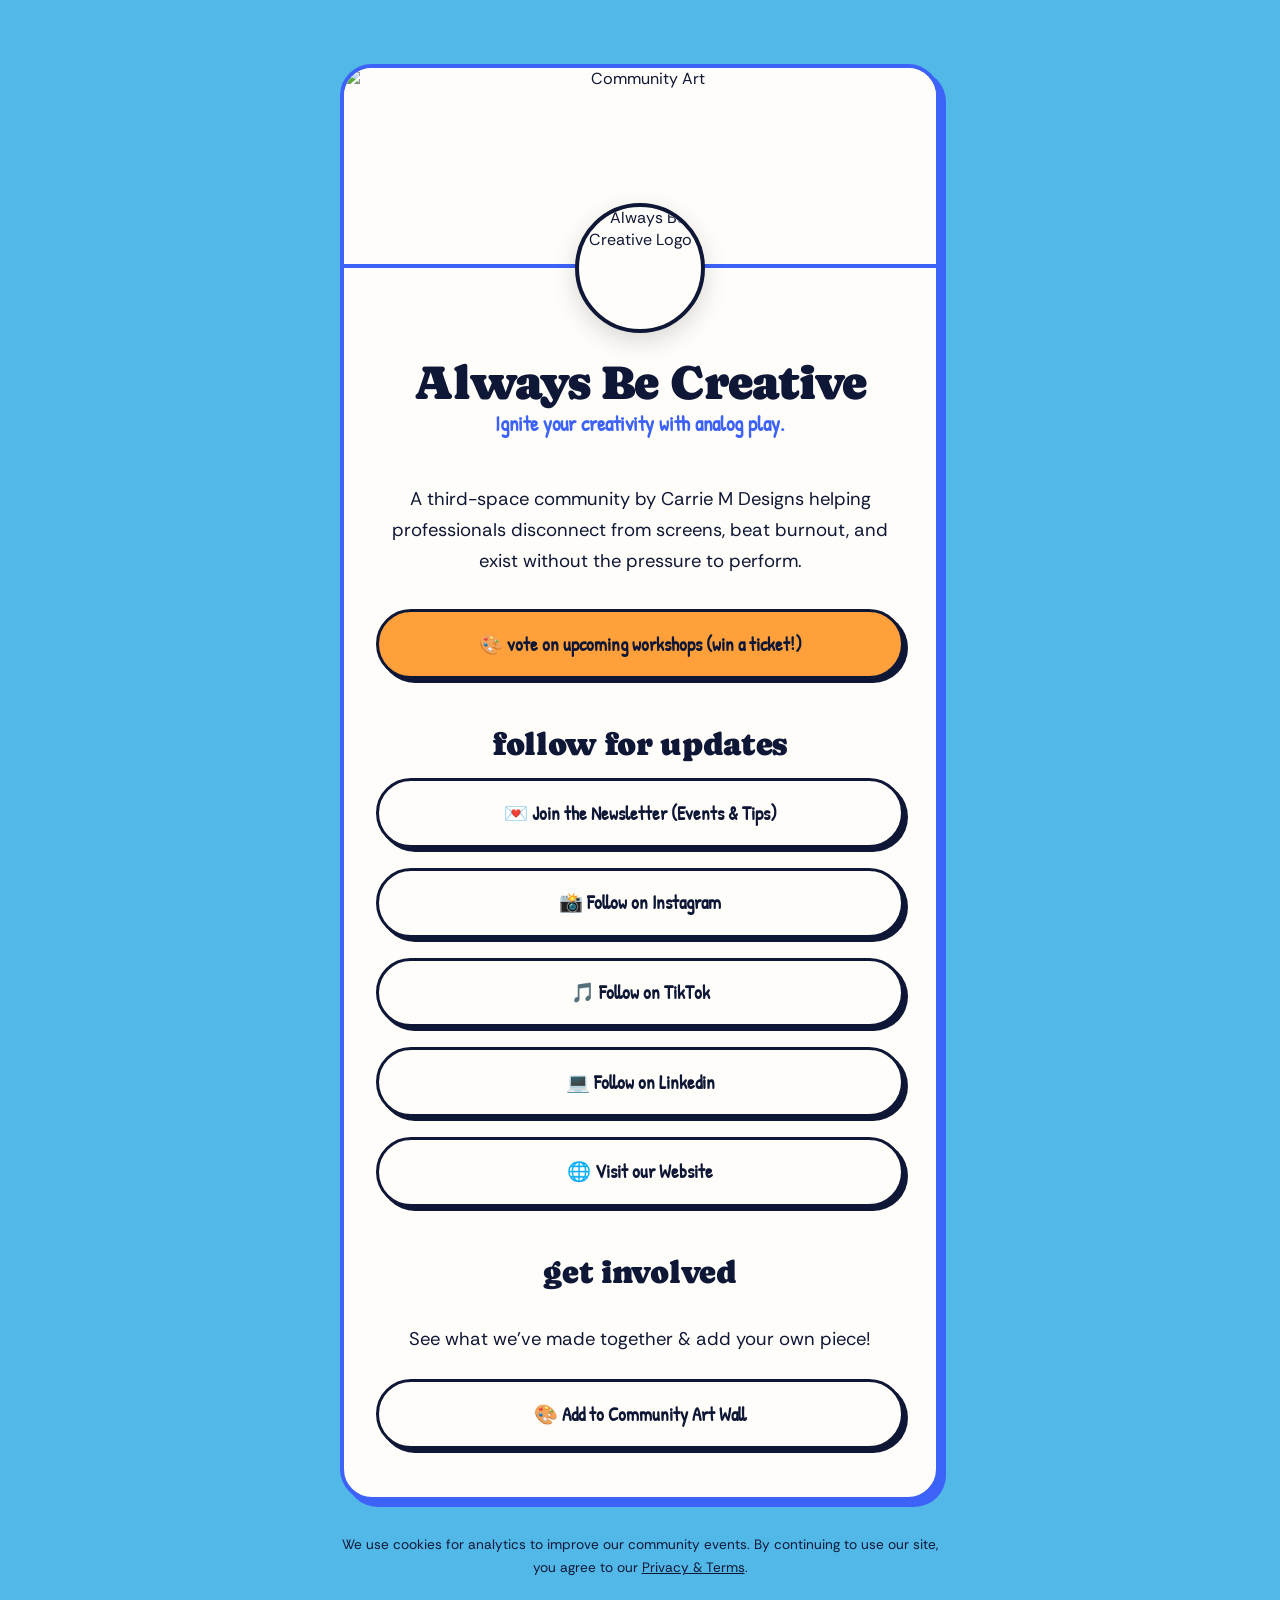
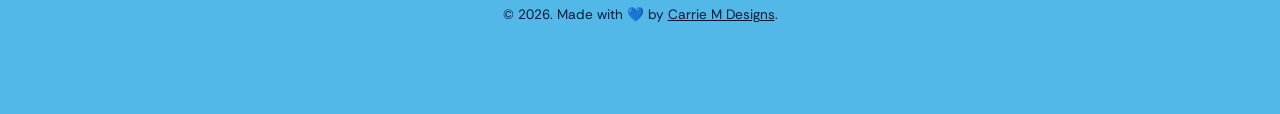
==== commit 46a89005: "Add linkedin" ====
--- a/www/bio.html
+++ b/www/bio.html
@@ -62,6 +62,9 @@
                         <a href="https://www.tiktok.com/@alwaysbecreative.club/?utm_source=bio&utm_medium=links&utm_campaign=profile" target="_blank" class="btn btn-outline">
                             🎵 Follow on TikTok
                         </a>
+                        <a href="https://www.linkedin.com/company/always-be-creative-club/?utm_source=bio&utm_medium=links&utm_campaign=profile" target="_blank" class="btn btn-outline">
+                           💻 Follow on Linkedin
+                        </a>
                         <a href="https://www.alwaysbecreative.ca" target="_blank" class="btn btn-outline">
                             🌐 Visit our Website
                         </a>
